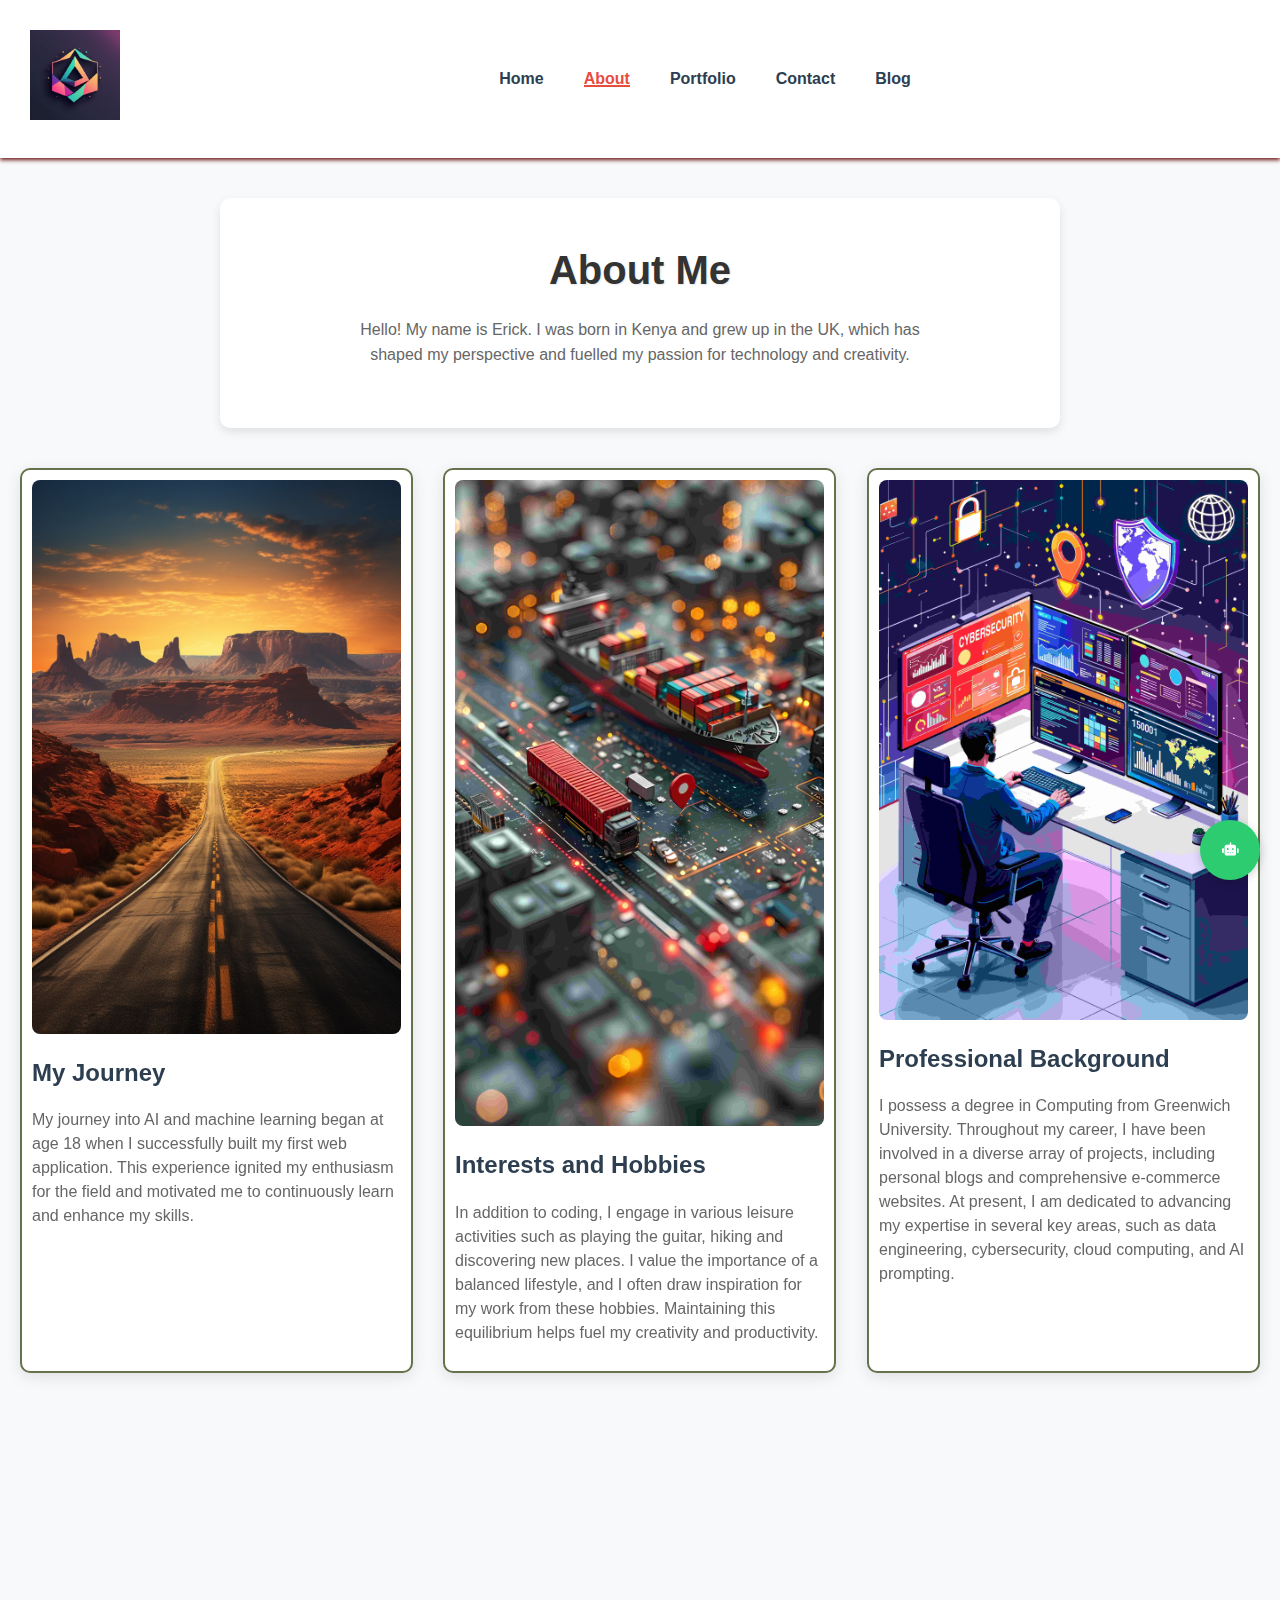
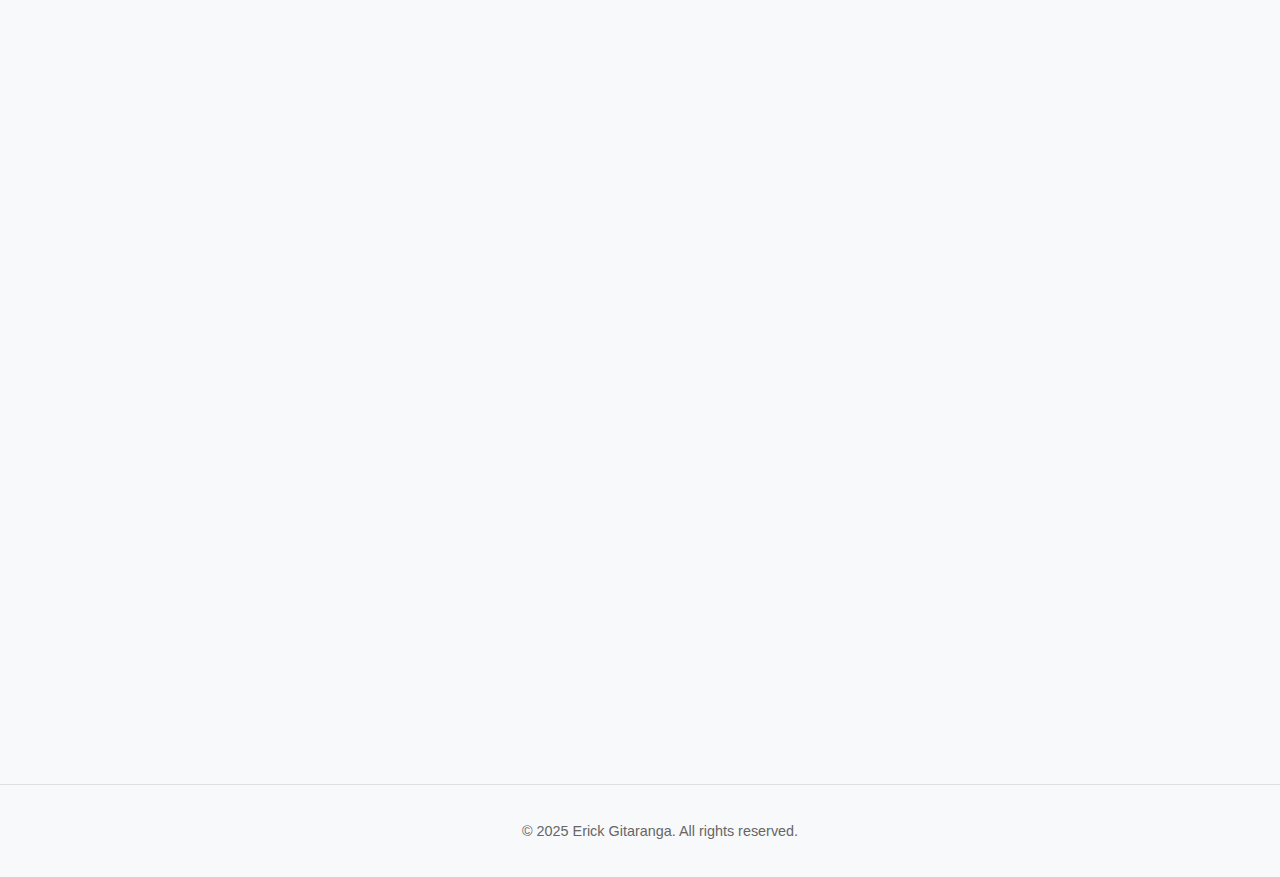
==== about.html @ a2023bb6 "Initial commit" ====
<!DOCTYPE html>
<html lang="en">
<head>
    <meta charset="UTF-8">
    <meta name="viewport" content="width=device-width, initial-scale=1.0">
    <title>About Me </title>
    <link rel="stylesheet" href="styles.css"> 
    <link rel="stylesheet" href="https://cdnjs.cloudflare.com/ajax/libs/font-awesome/6.5.1/css/all.min.css">
    <script src="script.js" defer></script>
</head>
<body>

    <header>
        <nav class="navbar">
            <div class="logo">
             <a href="index.html">   <img src="images/logo2.jpg" ></a>
            </div>
            <div class="hamburger-menu">
                <div class="bar"></div>
                <div class="bar"></div>
                <div class="bar"></div>
            </div>
            <ul class="nav-links">
                <li><a href="index.html">Home</a></li>
                <li><a href="about.html" class="active">About</a></li>
                <li><a href="portfolio.html">Portfolio</a></li>
                <li><a href="contact.html">Contact</a></li>
                <li><a href="blog.html">Blog</a></li>
            </ul>
            <div class="nav-overlay"></div>
        </nav>
    </header>

    <main class="about-page">
        <section class="about-intro">
            <h1>About Me</h1>
            <p>Hello! My name is Erick. I was born in Kenya and grew up in the UK, which has shaped my perspective and fuelled my passion for technology and creativity.</p>
        </section>
        <section class="projects">
            <div class="project">
                <img src="images/minimalist-photorealistic-desert-road-min.jpg" class="project-img">
                <h2>My Journey</h2>
                <p>My journey into AI and machine learning began at age 18 when I successfully built my first web application. This experience ignited my enthusiasm for the field and motivated me to continuously learn and enhance my skills.</p>
            </div>

            <div class="project">
                <img src="images/logistics-means-transport-together-with-technological-futuristic-holograms-min.jpg" class="project-img">
                <h2>Interests and Hobbies</h2>
                <p>In addition to coding, I engage in various leisure activities such as playing the guitar, hiking and discovering new places. I value the importance of a balanced lifestyle, and I often draw inspiration for my work from these hobbies. Maintaining this equilibrium helps fuel my creativity and productivity.</p>
            </div>

            <div class="project">
                <img src="images/cybersecurity-concept-illustration-min.jpg" class="project-img">
                <h2>Professional Background</h2>
                <p>I possess a degree in Computing from Greenwich University. Throughout my career, I have been involved in a diverse array of projects, including personal blogs and comprehensive e-commerce websites. At present, I am dedicated to advancing my expertise in several key areas, such as data engineering, cybersecurity, cloud computing, and AI prompting.</p>
            </div>

            <div class="project">
                <img src="images/gradient-technology-background (1)-min.jpg" class="project-img">
                <h2>Additional Information</h2>
                <p>I am strongly interested in open-source contributions and volunteer work. I actively seek opportunities to connect with individuals who share similar passions and collaborate on innovative projects.</p>
            </div>
        </section>
    </main>

    <div class="float-nav">
        <button class="float-nav-button" id="floatNavToggle">
            <i class="fas fa-compass"></i>
        </button>
        <div class="float-nav-menu" id="floatNavMenu">
            <a href="index.html">Home</a>
            <a href="about.html">About</a>
            <a href="portfolio.html">Portfolio</a>
            <a href="contact.html">Contact</a>
            <a href="blog.html">Blog</a>
        </div>
    </div>

    <footer>
        <p>&copy; 2025 Erick Gitaranga. All rights reserved.</p>
    </footer>

    <div class="chatbot-container">
        <button class="chatbot-button">
            <i class="fas fa-robot"></i>
        </button>
        <div class="chatbot-window">
            <div class="chatbot-header">
                <span>AI Assistant</span>
                <button class="close-chat">×</button>
            </div>
            <div class="chatbot-messages">
                <div class="message bot-message">
                    <img src="images/ai-assistant.png" alt="AI Assistant" class="bot-avatar">
                    <div class="message-content">
                        Hi! 👋 I'm Erick's AI assistant. Ask me anything about his skills, projects, or experience!
                    </div>
                </div>
            </div>
            <div class="chatbot-input">
                <input type="text" placeholder="Type your message...">
                <button class="send-button">
                    <i class="fas fa-paper-plane"></i>
                </button>
            </div>
        </div>
    </div>
</body>
</html>
---- styles.css ----
/* Root Variables */
:root {
    --primary-color: #2c3e50;
    --secondary-color: #3498db;
    --accent-color: #e74c3e;
    --text-color: #333;
    --white: #fff;
    --light-gray: #f8f9fa;
    --background-color: #ffffff;
    --card-background: #ffffff;
    --border-color: #65724b;
}

/* Global Styles */
body {
    font-family: 'Arial', sans-serif;
    line-height: 1.6;
    margin: 0;
    background-color: var(--light-gray);
    color: var(--text-color);
}

/* Project Card Animations */
.project {
    animation: fadeInUp 0.6s ease-out;
    background: var(--white);
    border-color: var(--border-color);
}

@keyframes fadeInUp {
    from {
        opacity: 0;
        transform: translateY(20px);
    }
    to {
        opacity: 1;
        transform: translateY(0);
    }
}

/* Skeleton Loading */
.skeleton {
    background: linear-gradient(90deg, 
        var(--card-background) 25%, 
        var(--light-gray) 50%, 
        var(--card-background) 75%);
    background-size: 200% 100%;
    animation: loading 1.5s infinite;
}

@keyframes loading {
    0% {
        background-position: 200% 0;
    }
    100% {
        background-position: -200% 0;
    }
}

/* Project Card Hover Effects */
.project {
    transition: transform 0.3s ease, box-shadow 0.3s ease;
}

.project:hover {
    transform: translateY(-10px);
    box-shadow: 0 10px 20px rgba(0, 0, 0, 0.2);
}

.project img {
    transition: filter 0.3s ease;
}

.project:hover img {
    filter: brightness(1.1);
}

/* Navigation Accessibility */
.nav-links a {
    position: relative;
    overflow: hidden;
}

.nav-links a::after {
    content: '';
    position: absolute;
    bottom: 0;
    left: 0;
    width: 100%;
    height: 2px;
    background-color: var(--accent-color);
    transform: scaleX(0);
    transition: transform 0.3s ease;
}

.nav-links a:hover::after,
.nav-links a.active::after {
    transform: scaleX(1);
}

/* Focus Styles for Accessibility */
a:focus,
button:focus,
input:focus,
textarea:focus {
    outline: 2px solid var(--accent-color);
    outline-offset: 2px;
}

/* Common Components */
.navbar {
    display: flex;
    justify-content: space-between;
    align-items: center;
    padding: 30px;
    background-color: var(--white);
    box-shadow: 0 2px 4px rgba(97, 5, 5, 0.928);
    position: relative;
    width: auto;
    top: 0;
    z-index: 1000;
}

.logo img {
    height: 90px;
    width: auto;
    transition: transform 0.3s ease;
}

.logo img:hover {
    transform: scale(1.1);
}

.logo:hover img {
    transform: scale(1.05);
}

.nav-links {
    list-style: none;
    margin: 0;
    padding: 0;
    display: flex;
}

.nav-links li {
    margin-left: 40px;
}

.nav-links a {
    text-decoration: none;
    color: var(--primary-color);
    transition: color 0.3s ease, transform 0.3s ease;
    font-weight: bold;
}

.btn {
    display: inline-block;
    padding: 12px 24px;
    background-color: var(--secondary-color);
    color: var(--white);
    text-decoration: none;
    border-radius: 5px;
    transition: background-color 0.3s ease;
    font-weight: 500;
    border: none;
    cursor: pointer;
}

.btn:hover {
    background-color: var(--accent-color);
}

/* Footer */
footer {
    text-align: center;
    padding: 20px;
    color: #666;
    border-top: 1px solid rgba(0, 0, 0, 0.1);
    font-size: 0.9rem;
    margin-top: 40px;  /* Add margin-top for spacing */
    width: 100%;
    transition: background-color 0.2s;
}

footer:hover {
    background-color: rgba(242, 242, 242, 1);
    color: #333;
}

/* Index Page */
.hero {
    position: relative;
    overflow: hidden;
    color: var(--white);
    text-align: center;
    padding: 100px 0;
    margin-bottom: 60px;
}

.hero-video {
    position: absolute;
    top: 0;
    left: 50%;
    width: 100%;
    height: 100%;
    object-fit: cover;
    transform: translateX(-50%);
    z-index: -1;
}

.hero-content h1 {
    font-size: 3em;
    margin-bottom: 10px;
}

.hero-content p {
    font-size: 1.5em;
    margin-bottom: 20px;
}

/* Profile Image */
.profile-img {
    width: 200px;
    height: 200px;
    border-radius: 50%;
    object-fit: cover;
    transition: all 0.3s ease;
    box-shadow: 0 4px 8px rgba(0, 0, 0, 0.1);
    margin-right: 20px;

    border: 2px solid #f0f0f0; /* adds a subtle border */
}

.profile-img:hover {
    transform: scale(1.05);
    box-shadow: 0 8px 16px rgba(0, 0, 0, 0.2);
}

/* About Page */
.about-page {
    padding: 40px 0;  /* Adds padding to the main content */
    min-height: calc(100vh - 200px); 
}

.about-content {
    display: flex;
    align-items: flex-start;
    gap: 30px;
    max-width: 1200px;
    margin: 20px auto;  
    padding: 20px;
}

.about-summary {
    margin-top: 40px; /* Adds margin to create space above the summary */
    text-align: center; /* Centers the text if needed */
}

.about-intro,
.blog-intro,
.portfolio-intro {
    text-align: center;
    margin: 0 auto;
    padding: 40px 20px;
    max-width: 800px;
    background: var(--white);
    border-radius: 10px;
    box-shadow: 0 4px 10px rgba(0, 0, 0, 0.1); /* Subtle shadow */
}

.about-intro h1,
.blog-intro h1,
.portfolio-intro h1 {
    font-size: 2.5rem;
    margin: 0 0 15px 0;
    color: var(--text-color);
    text-shadow: 1px 1px 2px rgba(0, 0, 0, 0.1); /* Subtle text shadow */
}

.about-intro p,
.blog-intro p,
.portfolio-intro p {
    font-size: 1rem;
    line-height: 1.6;
    color: #666;
    max-width: 600px;
    margin: 0 auto 20px;
}

/* Blog Page */
.blog-page {
    padding: 10px; /* Adds padding for the blog page */
    margin-top: 20px; /* Adds margin to match the about page spacing */
}

.blog-intro h1 {
    font-size: 2.5rem;
    margin-bottom: 20px;
}

.post-date {
    color: #666;
    font-size: 0.8rem;
    margin-bottom: 10px;
    font-style: italic;
}

/* Portfolio Page */
.portfolio-page {
    padding: 40px 20px; /* Adds padding for the portfolio page */
}

/* Projects Section */
.projects {
    display: grid;
    grid-template-columns: repeat(auto-fit, minmax(300px, 1fr));
    gap: 30px; /* Consistent gap */
    padding: 20px;
    margin-top: 20px; /* Adds margin to create space above the projects */

}

.project {
    animation: fadeInUp 0.6s ease-out;
    background: var(--card-background);
    border-color: var(--border-color);
    padding: 10px;
    border-radius: 10px;
    border: 2px solid var(--border-color);
    box-shadow: 0 4px 15px rgba(0, 0, 0, 0.1);
    transition: transform 0.3s ease, box-shadow 0.3s ease; /* Smooth transition */
    overflow: hidden;
    opacity: 1;
    transform: translateY(20px);
    transition: opacity 0.6s ease, transform 0.6s ease;
    will-change: opacity, transform; /* Performance optimization */
}

.project:hover {
    transform: translateY(-10px);
    box-shadow: 0 10px 20px rgba(0, 0, 0, 0.2);
}

.project img {
    max-width: 100%;
    height: auto;
    border-radius: 8px;
    margin-bottom: 20px;
    display: block; /* Prevent image from affecting alignment */
    transition: filter 0.3s ease;
}

.project:hover img {
    filter: brightness(1.1);
}

.project h2 {
    color: var(--primary-color);
    margin-bottom: 10px;
}

.project p {
    color: #666;
    line-height: 1.5;
}

/* Skills and Accomplishments Section */
.skills-accomplishments {
    transition: transform 0.3s ease;
    background: var(--white);
    padding: 40px;
    margin: 40px auto; 
    max-width: 800px;
    border-radius: 10px;
    box-shadow: 0 4px 15px rgba(0, 0, 0, 0.1);
}

.skills-accomplishments:hover {
    transform: translateY(-5px); /* Lift up on hover */
}

.skills-accomplishments h2 {
    text-align: center;
    color: var(--primary-color);
    margin-bottom: 20px;
}

.skills-accomplishments ul {
    list-style: none;
    padding: 0;
}

.skills-accomplishments li {
    margin-bottom: 10px;
    font-size: 1.1em;
    color: #555;
}

/* Contact Page */
.contact-page {
    padding: 60px 20px;
}

.contact-intro {
    text-align: center;
    margin-bottom: 40px;
}

.contact-methods {
    display: flex;
    justify-content: space-around;
    gap: 40px;
    flex-wrap: wrap;
    max-width: 900px;
    margin: 0 auto;
}

/* Shared styles for contact sections */
.contact-info,
.contact-form {
    flex: 1;
    background-color: var(--white);
    padding: 30px;
    border-radius: 8px;
    border: 2px solid #65724b;
    box-shadow: 0 4px 15px rgba(0, 0, 0, 0.1);
    transition: transform 0.3s ease;
}

.contact-info:hover,
.contact-form:hover {
    transform: translateY(-5px);
}

.contact-info h2,
.contact-form h2 {
    color: var(--text-color);
    margin-bottom: 20px;
}

/* Contact Info specific styles */
.contact-info p {
    margin: 15px 0;
    display: flex;
    align-items: center;
    gap: 10px;
    padding: 10px;
    transition: background-color 0.3s ease;
    border-radius: 4px;
}

.contact-info p:hover {
    background-color: rgba(101, 114, 75, 0.1);
}

.contact-info i {
    color: #65724b;
    width: 20px;
    text-align: center;
}

.contact-info a {
    color: var(--text-color);
    text-decoration: none;
    transition: color 0.3s ease;
}

.contact-info a:hover {
    color: #65724b;
}

/* Contact Form specific styles */
.form-group {
    margin-bottom: 15px;
}

.contact-form label {
    display: block;
    margin-bottom: 5px;
    font-weight: bold;
    color: var(--text-color);
}

.contact-form input,
.contact-form textarea {
    width: 100%;
    padding: 10px;
    border: 1px solid #ccc;
    border-radius: 4px;
    box-sizing: border-box;
    transition: border-color 0.3s ease;
}

.contact-form input:focus,
.contact-form textarea:focus {
    outline: none;
    border-color: #65724b;
    box-shadow: 0 0 5px rgba(101, 114, 75, 0.2);
}

/* Responsive Design */
@media (max-width: 1200px) {
    .projects {
        grid-template-columns: repeat(2, 1fr);
        padding: 10px 20px;
    }
}

@media (max-width: 768px) {
    /* About/Blog intro adjustments */
    .about-intro,
    .blog-intro,
    .portfolio-intro {
        padding: 30px 20px;
    }
    
    .about-intro h1,
    .blog-intro h1,
    .portfolio-intro h1 {
        font-size: 2rem;
    }

    /* Projects adjustments */
    .projects {
        grid-template-columns: 1fr;
        padding: 10px;
    }
}

/* Mobile Navigation Styles */
.hamburger-menu {
    display: none;
    cursor: pointer;
    padding: 10px;
    z-index: 1001;
}

.hamburger-menu .bar {
    width: 25px;
    height: 3px;
    background-color: var(--primary-color);
    margin: 5px 0;
    transition: 0.4s;
    border-radius: 3px;
}

@media (max-width: 768px) {
    .navbar {
        padding: 10px 20px;
        position: relative;
        justify-content: space-between;
    }

    .hamburger-menu {
        display: block;
    }

    .nav-links {
        position: fixed;
        left: -100%;
        top: 0;
        flex-direction: column;
        background-color: var(--white);
        width: 80%;
        height: 100vh;
        z-index: 1000;
        padding-top: 60px;
        transition: 0.3s ease-in-out;
        box-shadow: 2px 0 5px rgba(0, 0, 0, 0.1);
    }

    .nav-links.active {
        left: 0;
    }

    .nav-links li {
        margin: 15px 0;
        text-align: left;
        padding: 0 30px;
    }

    .nav-links a {
        font-size: 1.2em;
        display: block;
        padding: 10px 0;
    }

    .nav-links a:hover {
        color: var(--secondary-color);
    }

    .nav-links a.active {
        color: var(--secondary-color);
    }

    .logo {
        position: relative;
        z-index: 1001;
    }

    .logo img {
        height: 50px;
    }

    /* Hamburger Animation */
    .hamburger-menu.active .bar:nth-child(1) {
        transform: rotate(-45deg) translate(-5px, 6px);
    }

    .hamburger-menu.active .bar:nth-child(2) {
        opacity: 0;
    }

    .hamburger-menu.active .bar:nth-child(3) {
        transform: rotate(45deg) translate(-5px, -6px);
    }

    /* Overlay when menu is open */
    .nav-overlay {
        display: none;
        position: fixed;
        top: 0;
        left: 0;
        width: 100%;
        height: 100%;
        background-color: rgba(0, 0, 0, 0.5);
        z-index: 999;
    }

    .nav-overlay.active {
        display: block;
    }

    /* Hero section adjustments */
    .hero-content h1 {
        font-size: 2em;
    }

    .hero-content p {
        font-size: 1.2em;
    }

    /* About page adjustments */
    .about-content {
        flex-direction: column;
        align-items: center;
        text-align: center;
    }

    .profile-img {
        margin-right: 0;
        margin-bottom: 20px;
    }

    /* Contact page adjustments */
    .contact-methods {
        flex-direction: column;
        gap: 20px;
    }

    .contact-info,
    .contact-form {
        width: 100%;
    }
}

/* Additional mobile optimizations */
@media (max-width: 480px) {
    .hero {
        padding: 60px 0;
    }

    .btn {
        padding: 10px 20px;
        font-size: 0.9em;
    }

    .about-intro h1,
    .blog-intro h1,
    .portfolio-intro h1 {
        font-size: 1.8rem;
    }

    .project {
        margin: 10px;
        padding: 15px;
    }
}

/* Chatbot Styles */
.chatbot-container {
    position: fixed;
    bottom: 20px;
    right: 20px;
    z-index: 1000;
}

.chatbot-button {
    width: 60px;
    height: 60px;
    border-radius: 50%;
    background-color: #2ecc71; /* Changed to green */
    color: var(--white);
    border: none;
    cursor: pointer;
    display: flex;
    align-items: center;
    justify-content: center;
    box-shadow: 0 2px 10px rgba(0, 0, 0, 0.2);
    transition: transform 0.3s ease;
}

.chatbot-button:hover {
    transform: scale(1.1);
    background-color: #27ae60; /* Darker green on hover */
}

.chatbot-window {
    position: fixed;
    bottom: 90px;
    right: 20px;
    width: 350px;
    height: 500px;
    background-color: var(--white);
    border-radius: 15px;
    box-shadow: 0 5px 20px rgba(0, 0, 0, 0.2);
    display: none;
    flex-direction: column;
    overflow: hidden;
    border: 1px solid rgba(0, 0, 0, 0.1);
}

.chatbot-header {
    padding: 15px;
    background-color: #2ecc71; /* Changed to match chatbot button */
    color: var(--white);
    font-weight: bold;
    display: flex;
    justify-content: space-between;
    align-items: center;
}

.close-chat {
    background: none;
    border: none;
    color: var(--white);
    font-size: 20px;
    cursor: pointer;
    padding: 0 5px;
}

.close-chat:hover {
    opacity: 0.8;
}

.chatbot-messages {
    flex: 1;
    padding: 15px;
    overflow-y: auto;
}

.message {
    margin-bottom: 15px;
    padding: 12px;
    border-radius: 10px;
    max-width: 85%;
}

.user-message {
    background-color: var(--secondary-color);
    color: var(--white);
    margin-left: auto;
    text-align: right;
}

.bot-message {
    background-color: var(--light-gray);
    color: var(--text-color);
    margin-right: auto;
    display: flex;
    align-items: start;
    gap: 10px;
}

.bot-avatar {
    width: 30px;
    height: 30px;
    border-radius: 50%;
    object-fit: cover;
}

.message-content {
    flex: 1;
}

.chatbot-input {
    display: flex;
    padding: 15px;
    border-top: 1px solid #eee;
}

.chatbot-input input {
    flex: 1;
    padding: 8px;
    border: 1px solid #ddd;
    border-radius: 20px;
    margin-right: 10px;
}

.chatbot-input button {
    padding: 8px 15px;
    background-color: #2ecc71; /* Changed to match chatbot theme */
    color: var(--white);
    border: none;
    border-radius: 20px;
    cursor: pointer;
}

.chatbot-input button:hover {
    background-color: #27ae60; /* Darker green on hover */
}

/* Mobile responsiveness for chatbot */
@media (max-width: 480px) {
    .chatbot-window {
        width: 100%;
        height: 100%;
        bottom: 0;
        right: 0;
        border-radius: 0;
    }
}

/* Floating Navigation */
.float-nav {
    position: fixed;
    bottom: 90px;
    left: 20px;
    z-index: 1000;
    display: none; /* Hidden by default on desktop */
}

.float-nav-button {
    width: 50px;
    height: 50px;
    border-radius: 50%;
    background-color: #e74c3e; /* Changed to orange */
    color: var(--white);
    border: none;
    cursor: pointer;
    display: flex;
    align-items: center;
    justify-content: center;
    box-shadow: 0 2px 10px rgba(0, 0, 0, 0.2);
    margin-bottom: 10px;
    transition: transform 0.3s ease;
}

.float-nav-button:hover {
    transform: scale(1.1);
    background-color: #d44133; /* Darker orange on hover */
}

.float-nav-menu {
    position: absolute;
    left: 60px;
    bottom: 0;
    background-color: var(--white);
    border-radius: 10px;
    box-shadow: 0 2px 10px rgba(0, 0, 0, 0.2);
    padding: 10px;
    display: none;
}

.float-nav-menu a {
    display: block;
    padding: 8px 15px;
    color: var(--text-color);
    text-decoration: none;
    border-radius: 5px;
    transition: background-color 0.3s ease;
    white-space: nowrap;
}

.float-nav-menu a:hover {
    background-color: var(--light-gray);
}

/* Show floating nav on mobile */
@media (max-width: 768px) {
    .float-nav {
        display: block;
    }

    /* Adjust main content padding to prevent overlap */
    main {
        padding-bottom: 100px;
    }

    /* Adjust chatbot position */
    .chatbot-container {
        bottom: 90px;
    }

    .chatbot-window {
        bottom: 160px;
    }
}

/* Improve mobile layout */
@media (max-width: 768px) {
    .navbar {
        padding: 10px;
    }

    .logo img {
        height: 60px;
    }

    .about-intro,
    .blog-intro,
    .portfolio-intro {
        margin: 10px;
        padding: 20px;
    }

    .projects {
        margin: 10px;
    }

    .project {
        margin: 0 0 20px 0;
        transform: none;
    }
}

/* Ensure proper contrast for navigation */
.nav-links a {
    color: var(--primary-color);
}

.nav-links a:hover,
.nav-links a.active {
    color: var(--accent-color);
}

.hamburger-menu .bar {
    background-color: var(--primary-color);
}
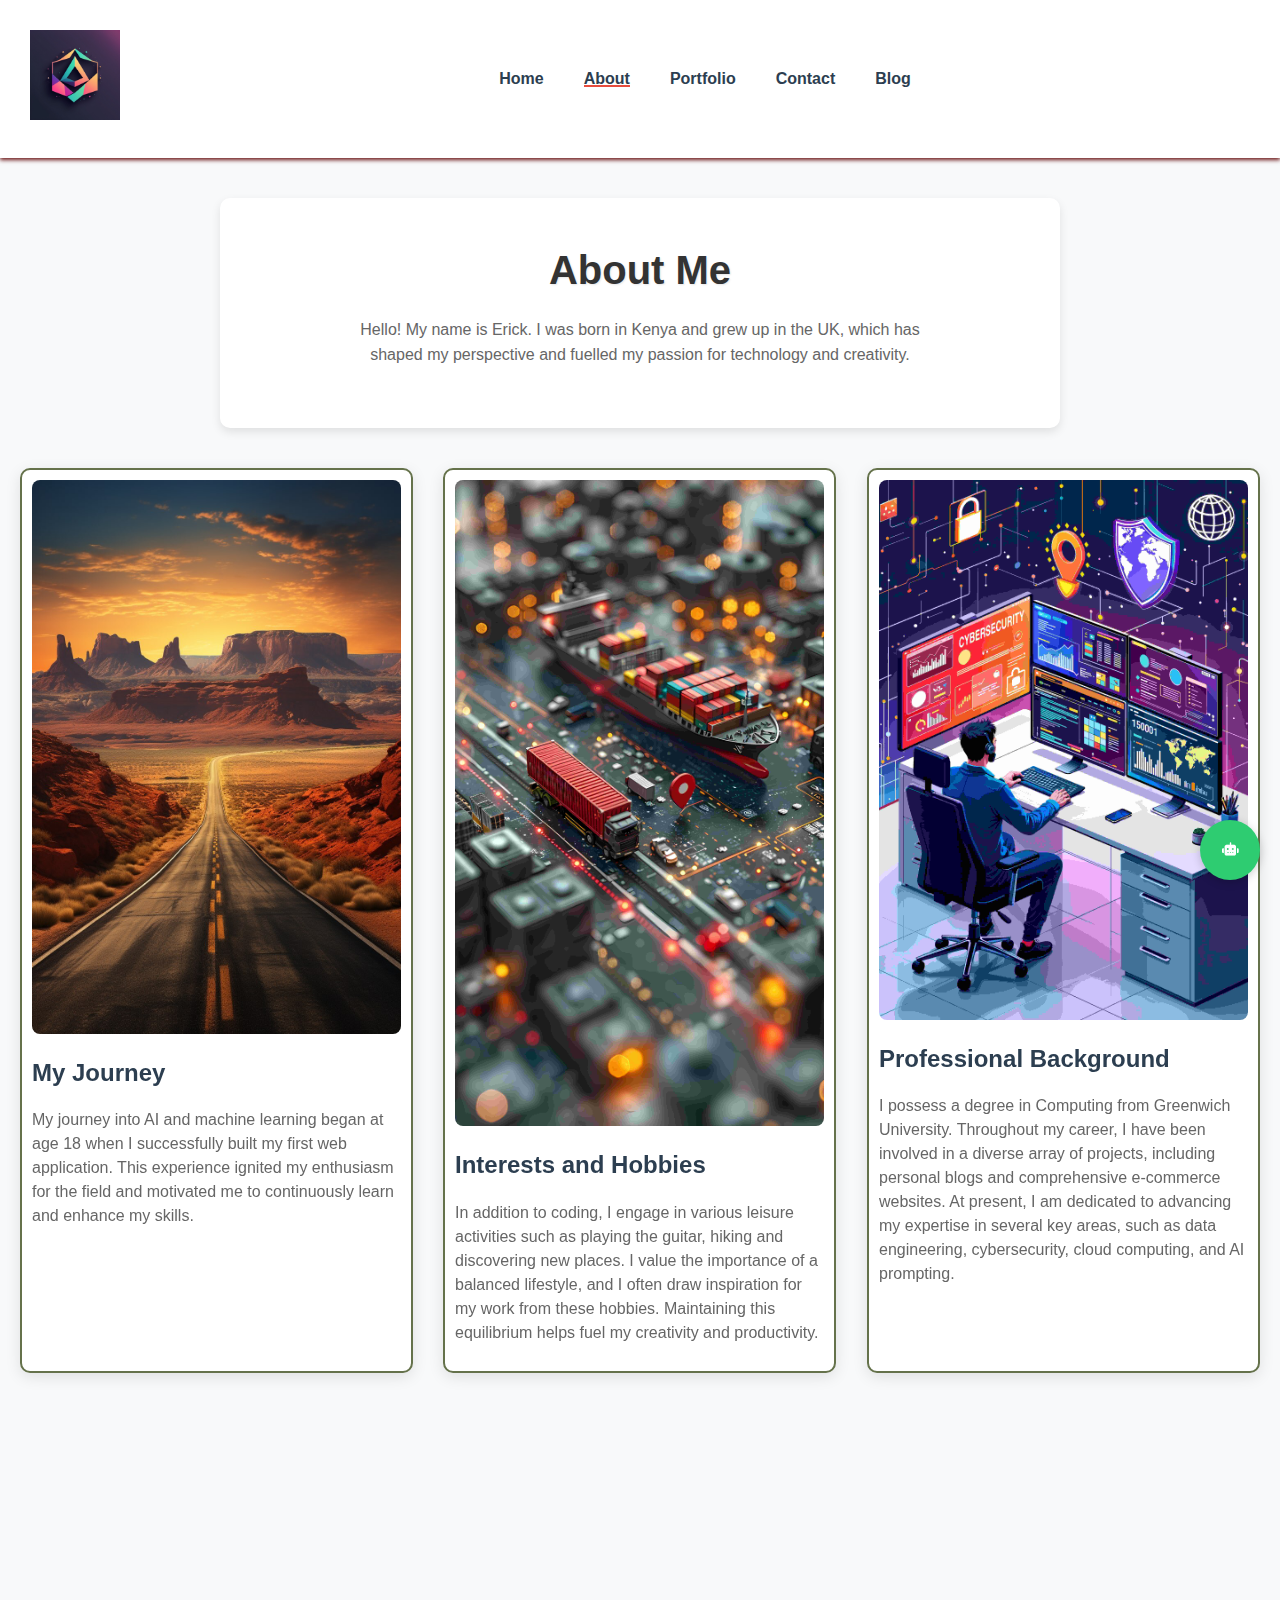
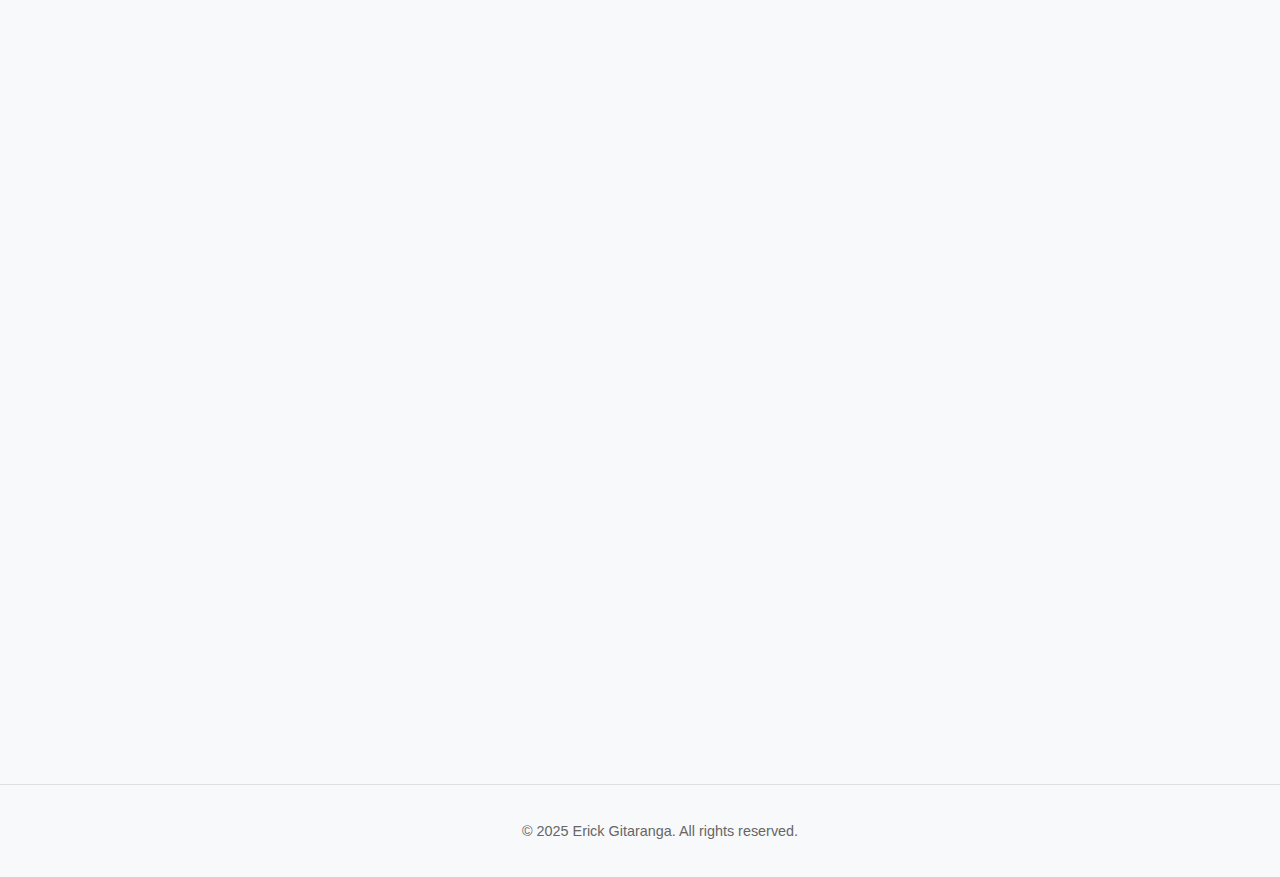
==== commit 9c5fff04: "updated all files" ====
--- a/about.html
+++ b/about.html
@@ -63,19 +63,6 @@
         </section>
     </main>
 
-    <div class="float-nav">
-        <button class="float-nav-button" id="floatNavToggle">
-            <i class="fas fa-compass"></i>
-        </button>
-        <div class="float-nav-menu" id="floatNavMenu">
-            <a href="index.html">Home</a>
-            <a href="about.html">About</a>
-            <a href="portfolio.html">Portfolio</a>
-            <a href="contact.html">Contact</a>
-            <a href="blog.html">Blog</a>
-        </div>
-    </div>
-
     <footer>
         <p>&copy; 2025 Erick Gitaranga. All rights reserved.</p>
     </footer>
--- a/styles.css
+++ b/styles.css
@@ -498,32 +498,86 @@
     box-shadow: 0 0 5px rgba(101, 114, 75, 0.2);
 }
 
-/* Responsive Design */
-@media (max-width: 1200px) {
-    .projects {
-        grid-template-columns: repeat(2, 1fr);
-        padding: 10px 20px;
-    }
-}
-
+/* Mobile Responsive Adjustments */
 @media (max-width: 768px) {
-    /* About/Blog intro adjustments */
-    .about-intro,
-    .blog-intro,
-    .portfolio-intro {
-        padding: 30px 20px;
-    }
-    
-    .about-intro h1,
-    .blog-intro h1,
-    .portfolio-intro h1 {
-        font-size: 2rem;
-    }
-
-    /* Projects adjustments */
-    .projects {
-        grid-template-columns: 1fr;
-        padding: 10px;
+    .contact-page {
+        padding: 20px 10px;
+    }
+
+    .contact-intro {
+        margin-bottom: 20px;
+        padding: 0 10px;
+    }
+
+    .contact-methods {
+        flex-direction: column;
+        gap: 20px;
+        padding: 0 10px;
+        max-width: 100%;
+    }
+
+    .contact-info,
+    .contact-form {
+        width: 100%;
+        padding: 20px;
+        margin: 0;
+        box-sizing: border-box;
+    }
+
+    .contact-info p {
+        margin: 10px 0;
+        padding: 8px;
+        font-size: 14px;
+    }
+
+    .form-group {
+        margin-bottom: 12px;
+    }
+
+    .contact-form input,
+    .contact-form textarea {
+        padding: 8px;
+        font-size: 16px;
+    }
+
+    .contact-form textarea {
+        min-height: 100px;
+    }
+
+    .contact-form button {
+        width: 100%;
+        padding: 12px;
+        font-size: 16px;
+    }
+}
+
+@media (max-width: 480px) {
+    .contact-page {
+        padding: 15px 5px;
+    }
+
+    .contact-methods {
+        padding: 0 5px;
+        gap: 15px;
+    }
+
+    .contact-info,
+    .contact-form {
+        padding: 15px;
+    }
+
+    .contact-info p {
+        padding: 6px;
+        font-size: 13px;
+    }
+
+    .form-group {
+        margin-bottom: 10px;
+    }
+
+    .contact-form input,
+    .contact-form textarea {
+        padding: 6px;
     }
 }
 
@@ -831,135 +885,58 @@
     }
 }
 
-/* Floating Navigation */
-.float-nav {
-    position: fixed;
-    bottom: 90px;
-    left: 20px;
-    z-index: 1000;
-    display: none; /* Hidden by default on desktop */
-}
-
-.float-nav-button {
-    width: 50px;
-    height: 50px;
-    border-radius: 50%;
-    background-color: #e74c3e; /* Changed to orange */
-    color: var(--white);
-    border: none;
-    cursor: pointer;
-    display: flex;
-    align-items: center;
-    justify-content: center;
-    box-shadow: 0 2px 10px rgba(0, 0, 0, 0.2);
-    margin-bottom: 10px;
-    transition: transform 0.3s ease;
-}
-
-.float-nav-button:hover {
-    transform: scale(1.1);
-    background-color: #d44133; /* Darker orange on hover */
-}
-
-.float-nav-menu {
-    position: absolute;
-    left: 60px;
-    bottom: 0;
-    background-color: var(--white);
-    border-radius: 10px;
-    box-shadow: 0 2px 10px rgba(0, 0, 0, 0.2);
-    padding: 10px;
-    display: none;
-}
-
-.float-nav-menu a {
-    display: block;
-    padding: 8px 15px;
-    color: var(--text-color);
-    text-decoration: none;
-    border-radius: 5px;
-    transition: background-color 0.3s ease;
-    white-space: nowrap;
-}
-
-.float-nav-menu a:hover {
-    background-color: var(--light-gray);
-}
-
-/* Show floating nav on mobile */
-@media (max-width: 768px) {
+/* Additional mobile optimizations */
+@media (max-width: 480px) {
     .float-nav {
-        display: block;
-    }
-
-    /* Adjust main content padding to prevent overlap */
-    main {
-        padding-bottom: 100px;
-    }
-
-    /* Adjust chatbot position */
-    .chatbot-container {
-        bottom: 90px;
-    }
-
-    .chatbot-window {
-        bottom: 160px;
-    }
-}
-
-/* Improve mobile layout */
-@media (max-width: 768px) {
-    .navbar {
-        padding: 10px;
-    }
-
-    .logo img {
-        height: 60px;
-    }
-
-    .about-intro,
-    .blog-intro,
-    .portfolio-intro {
-        margin: 10px;
-        padding: 20px;
-    }
-
-    .projects {
-        margin: 10px;
-    }
-
-    .project {
-        margin: 0 0 20px 0;
-        transform: none;
-    }
-}
-
-/* Ensure proper contrast for navigation */
-.nav-links a {
-    color: var(--primary-color);
-}
-
-.nav-links a:hover,
-.nav-links a.active {
-    color: var(--accent-color);
-}
-
-.hamburger-menu .bar {
-    background-color: var(--primary-color);
-}
-
-
-
-
-
-
-
-
-
-
-
-
-
-
-
-
+        bottom: 15px;
+        left: 15px;
+    }
+
+    #floatNavToggle {
+        width: 45px;
+        height: 45px;
+        font-size: 18px;
+    }
+
+    #floatNavMenu {
+        min-width: 180px;
+        bottom: 55px;
+    }
+
+    #floatNavMenu a {
+        padding: 10px 16px;
+        font-size: 14px;
+    }
+}
+
+@media (hover: none) {
+    #floatNavToggle {
+        padding: 0;
+    }
+    
+    #floatNavMenu a {
+        padding: 15px 20px;
+    }
+}
+
+@media (min-width: 481px) and (max-width: 768px) {
+    #floatNavMenu {
+        min-width: 220px;
+    }
+}
+
+
+
+
+
+
+
+
+
+
+
+
+
+
+
+
